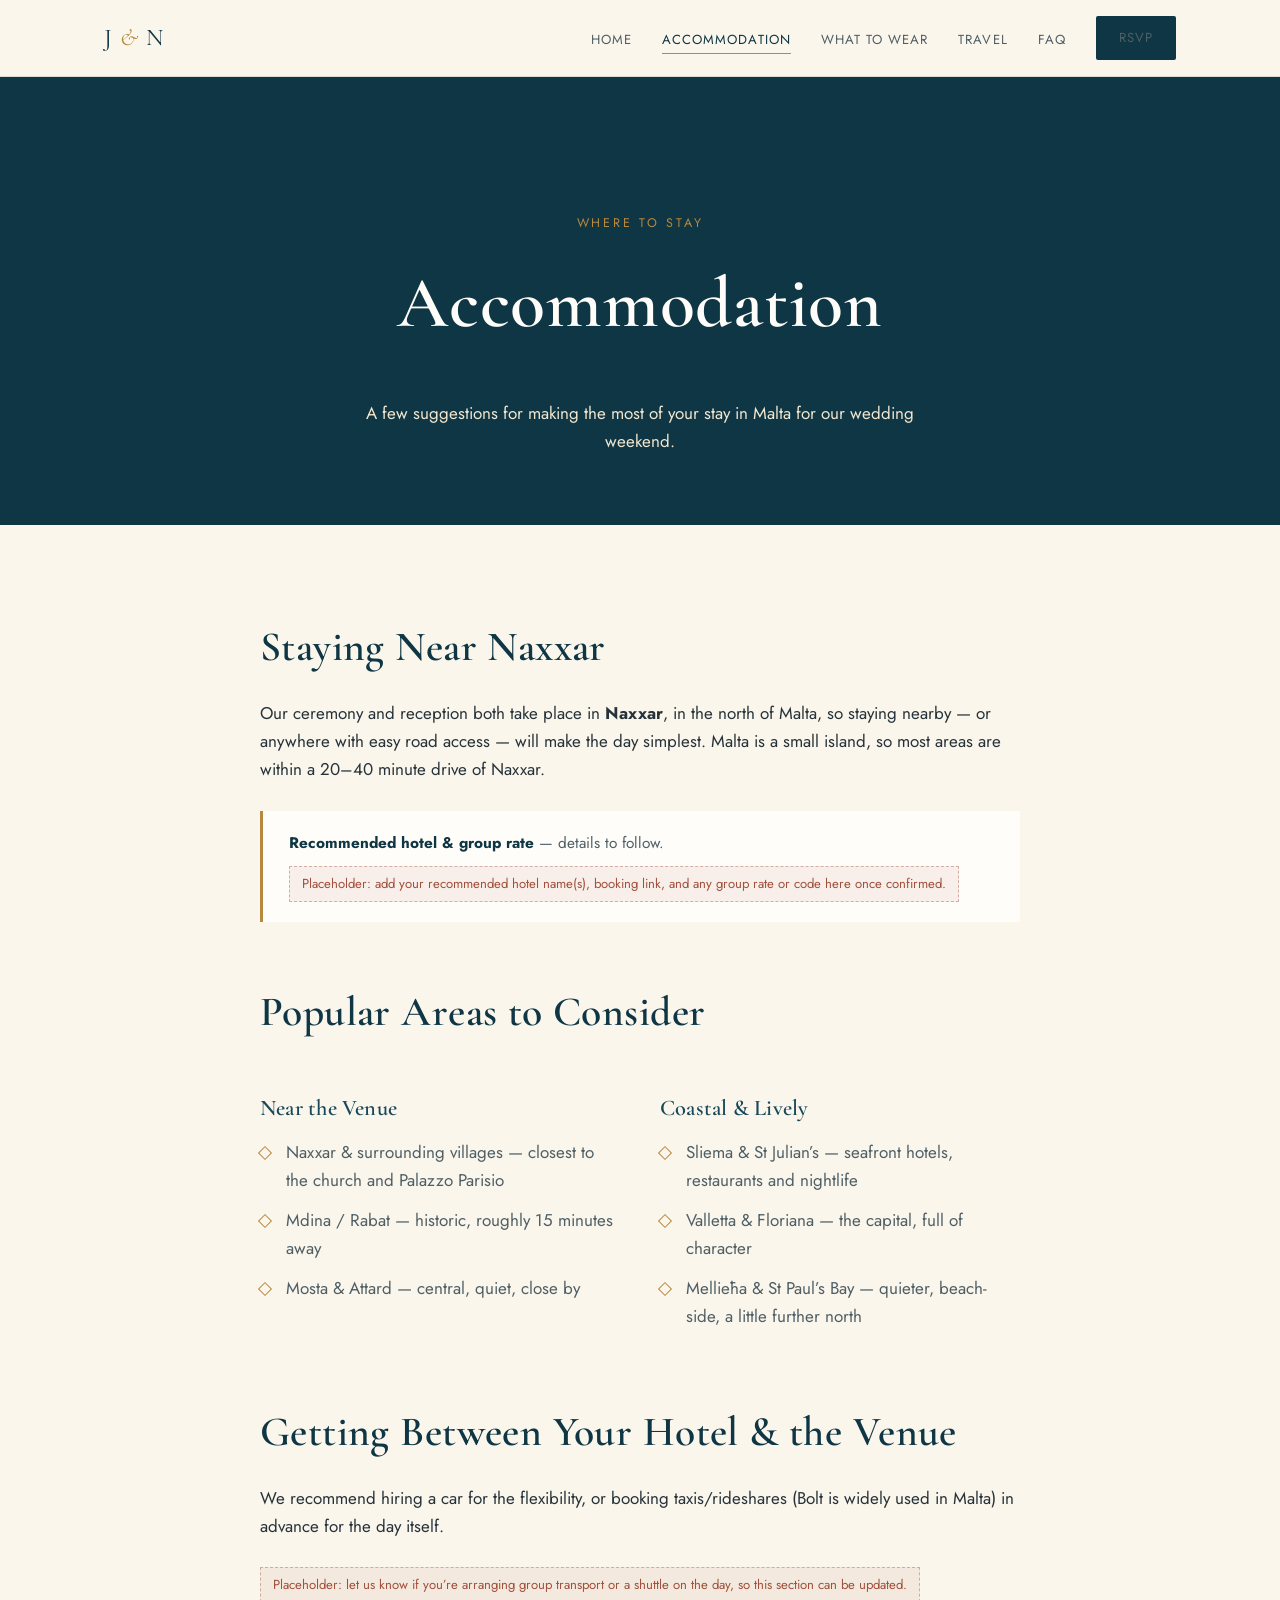
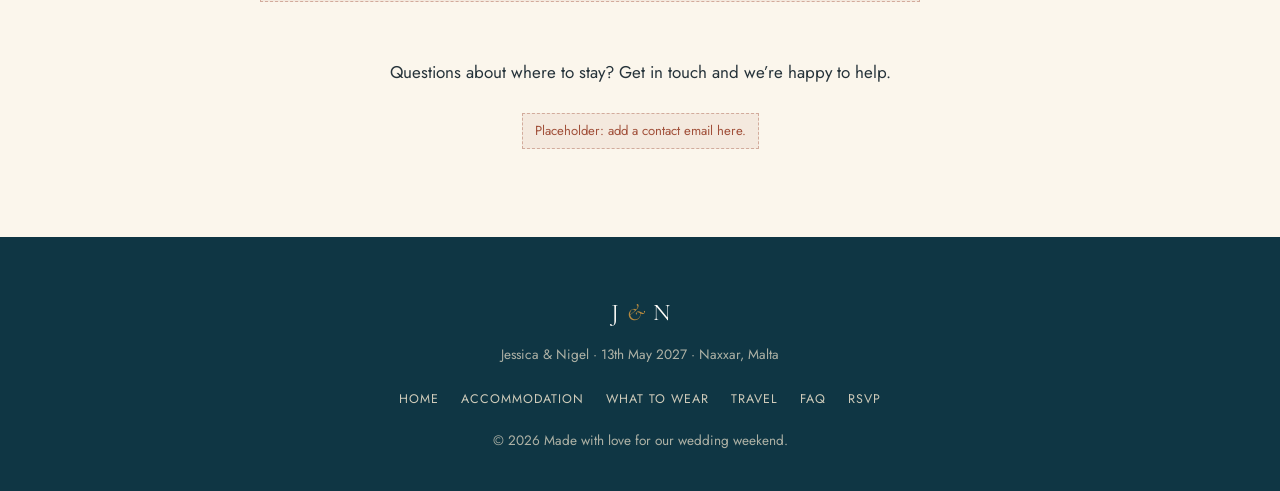
==== accommodation.html @ db2f7274 "Build Jessica & Nigel wedding website for Malta Static HTML/CSS/JS site ready for Netlify: home page" ====
<!DOCTYPE html>
<html lang="en">
<head>
  <meta charset="UTF-8">
  <meta name="viewport" content="width=device-width, initial-scale=1.0">
  <title>Accommodation — Jessica &amp; Nigel</title>
  <meta name="description" content="Where to stay for Jessica &amp; Nigel's wedding in Naxxar, Malta.">
  <link rel="icon" type="image/svg+xml" href="favicon.svg">
  <link rel="stylesheet" href="css/style.css">
</head>
<body>

  <header class="site-header">
    <nav class="nav">
      <a href="index.html" class="logo">J <span class="amp">&amp;</span> N</a>
      <button class="nav-toggle" aria-label="Toggle navigation" aria-expanded="false">
        <span></span><span></span><span></span>
      </button>
      <ul class="nav-links">
        <li><a href="index.html">Home</a></li>
        <li><a href="accommodation.html" class="active">Accommodation</a></li>
        <li><a href="dress-code.html">What to Wear</a></li>
        <li><a href="travel.html">Travel</a></li>
        <li><a href="faq.html">FAQ</a></li>
        <li><a href="rsvp.html" class="btn btn--solid">RSVP</a></li>
      </ul>
    </nav>
  </header>

  <section class="page-hero">
    <span class="eyebrow">Where to Stay</span>
    <h1>Accommodation</h1>
    <p>A few suggestions for making the most of your stay in Malta for our wedding weekend.</p>
  </section>

  <section class="section">
    <div class="container">

      <div class="content-block">
        <h2>Staying Near Naxxar</h2>
        <p>
          Our ceremony and reception both take place in <strong>Naxxar</strong>, in the north of Malta,
          so staying nearby &mdash; or anywhere with easy road access &mdash; will make the day simplest.
          Malta is a small island, so most areas are within a 20&ndash;40 minute drive of Naxxar.
        </p>
        <div class="callout">
          <strong>Recommended hotel &amp; group rate</strong> &mdash; details to follow.
          <span class="placeholder-note">Placeholder: add your recommended hotel name(s), booking link, and any group rate or code here once confirmed.</span>
        </div>
      </div>

      <div class="content-block">
        <h2>Popular Areas to Consider</h2>
        <div class="two-col">
          <div>
            <h3>Near the Venue</h3>
            <ul class="styled-list">
              <li>Naxxar &amp; surrounding villages &mdash; closest to the church and Palazzo Parisio</li>
              <li>Mdina / Rabat &mdash; historic, roughly 15 minutes away</li>
              <li>Mosta &amp; Attard &mdash; central, quiet, close by</li>
            </ul>
          </div>
          <div>
            <h3>Coastal &amp; Lively</h3>
            <ul class="styled-list">
              <li>Sliema &amp; St Julian&rsquo;s &mdash; seafront hotels, restaurants and nightlife</li>
              <li>Valletta &amp; Floriana &mdash; the capital, full of character</li>
              <li>Mellieħa &amp; St Paul&rsquo;s Bay &mdash; quieter, beach-side, a little further north</li>
            </ul>
          </div>
        </div>
      </div>

      <div class="content-block">
        <h2>Getting Between Your Hotel &amp; the Venue</h2>
        <p>
          We recommend hiring a car for the flexibility, or booking taxis/rideshares (Bolt is widely used in Malta) in advance for the day itself.
        </p>
        <span class="placeholder-note">Placeholder: let us know if you&rsquo;re arranging group transport or a shuttle on the day, so this section can be updated.</span>
      </div>

      <div class="content-block text-center">
        <p>Questions about where to stay? Get in touch and we&rsquo;re happy to help.</p>
        <span class="placeholder-note">Placeholder: add a contact email here.</span>
      </div>

    </div>
  </section>

  <footer class="site-footer">
    <div class="logo">J <span class="amp">&amp;</span> N</div>
    <p>Jessica &amp; Nigel &middot; 13th May 2027 &middot; Naxxar, Malta</p>
    <ul class="footer-links">
      <li><a href="index.html">Home</a></li>
      <li><a href="accommodation.html">Accommodation</a></li>
      <li><a href="dress-code.html">What to Wear</a></li>
      <li><a href="travel.html">Travel</a></li>
      <li><a href="faq.html">FAQ</a></li>
      <li><a href="rsvp.html">RSVP</a></li>
    </ul>
    <p>&copy; <span id="year"></span> Made with love for our wedding weekend.</p>
  </footer>

  <script src="js/main.js"></script>
</body>
</html>
---- css/style.css ----
/* ==========================================================================
   Jessica & Nigel — Malta Wedding
   ========================================================================== */

@import url('https://fonts.googleapis.com/css2?family=Cormorant+Garamond:ital,wght@0,400;0,500;0,600;0,700;1,500&family=Jost:wght@300;400;500;600&display=swap');

:root {
  --ink: #26333a;
  --ink-soft: #4f5f66;
  --sea: #17495a;
  --sea-deep: #0f3644;
  --sand: #fbf6ec;
  --sand-alt: #f1e6cf;
  --gold: #b6893f;
  --gold-soft: #d9b877;
  --terracotta: #a1503a;
  --line: rgba(38, 51, 58, 0.14);
  --white: #fffdf9;

  --font-display: "Cormorant Garamond", serif;
  --font-body: "Jost", sans-serif;

  --max-width: 1120px;
  --radius: 2px;
}

* { box-sizing: border-box; }

html { scroll-behavior: smooth; }

body {
  margin: 0;
  font-family: var(--font-body);
  color: var(--ink);
  background: var(--sand);
  line-height: 1.65;
  font-size: 17px;
  -webkit-font-smoothing: antialiased;
}

img { max-width: 100%; display: block; }

a { color: inherit; text-decoration: none; }

h1, h2, h3, h4 {
  font-family: var(--font-display);
  font-weight: 600;
  color: var(--sea-deep);
  margin: 0 0 0.5em;
  letter-spacing: 0.01em;
}

h1 { font-size: clamp(2.6rem, 6vw, 4.5rem); font-weight: 600; }
h2 { font-size: clamp(1.9rem, 4vw, 2.6rem); }
h3 { font-size: 1.4rem; }

p { margin: 0 0 1em; }

.container {
  max-width: var(--max-width);
  margin: 0 auto;
  padding: 0 24px;
}

.eyebrow {
  display: inline-block;
  font-family: var(--font-body);
  font-size: 0.78rem;
  letter-spacing: 0.22em;
  text-transform: uppercase;
  color: var(--gold);
  margin-bottom: 0.9em;
}

.section {
  padding: 88px 0;
}

.section--alt {
  background: var(--sand-alt);
}

.section--sea {
  background: var(--sea-deep);
  color: var(--sand);
}
.section--sea h2, .section--sea h3 { color: var(--white); }

.section-head {
  text-align: center;
  max-width: 640px;
  margin: 0 auto 56px;
}

.divider {
  display: flex;
  align-items: center;
  justify-content: center;
  gap: 14px;
  margin: 28px auto;
  width: 160px;
  color: var(--gold);
}
.divider::before, .divider::after {
  content: "";
  height: 1px;
  flex: 1;
  background: currentColor;
  opacity: 0.6;
}
.divider svg { flex-shrink: 0; width: 14px; height: 14px; }

/* ---------- Buttons ---------- */
.btn {
  display: inline-flex;
  align-items: center;
  gap: 8px;
  font-family: var(--font-body);
  font-size: 0.85rem;
  letter-spacing: 0.12em;
  text-transform: uppercase;
  padding: 15px 34px;
  border: 1px solid var(--gold);
  border-radius: var(--radius);
  cursor: pointer;
  transition: all 0.25s ease;
  background: transparent;
  color: var(--sea-deep);
}
.btn:hover { background: var(--gold); color: var(--white); }

.btn--solid {
  background: var(--sea-deep);
  border-color: var(--sea-deep);
  color: var(--white);
}
.btn--solid:hover { background: var(--gold); border-color: var(--gold); }

.btn--light {
  border-color: var(--white);
  color: var(--white);
}
.btn--light:hover { background: var(--white); color: var(--sea-deep); }

/* ---------- Header / Nav ---------- */
.site-header {
  position: sticky;
  top: 0;
  z-index: 100;
  background: rgba(251, 246, 236, 0.92);
  backdrop-filter: blur(6px);
  border-bottom: 1px solid var(--line);
}

.nav {
  display: flex;
  align-items: center;
  justify-content: space-between;
  padding: 16px 24px;
  max-width: var(--max-width);
  margin: 0 auto;
}

.logo {
  font-family: var(--font-display);
  font-size: 1.5rem;
  color: var(--sea-deep);
  display: flex;
  align-items: center;
  gap: 8px;
}
.logo .amp { color: var(--gold); font-style: italic; }

.nav-links {
  display: flex;
  gap: 30px;
  align-items: center;
  list-style: none;
  margin: 0;
  padding: 0;
}
.nav-links a {
  font-size: 0.82rem;
  letter-spacing: 0.08em;
  text-transform: uppercase;
  color: var(--ink-soft);
  padding-bottom: 4px;
  border-bottom: 1px solid transparent;
  transition: border-color 0.2s, color 0.2s;
}
.nav-links a:hover, .nav-links a.active {
  color: var(--sea-deep);
  border-color: var(--gold);
}
.nav-links .btn { padding: 10px 22px; }

.nav-toggle {
  display: none;
  background: none;
  border: none;
  cursor: pointer;
  padding: 6px;
}
.nav-toggle span {
  display: block;
  width: 24px;
  height: 2px;
  background: var(--sea-deep);
  margin: 5px 0;
  transition: 0.25s;
}

@media (max-width: 860px) {
  .nav-toggle { display: block; }
  .nav-links {
    position: fixed;
    top: 66px;
    left: 0;
    right: 0;
    background: var(--sand);
    flex-direction: column;
    align-items: flex-start;
    padding: 24px;
    gap: 20px;
    border-bottom: 1px solid var(--line);
    transform: translateY(-110%);
    opacity: 0;
    transition: all 0.25s ease;
    pointer-events: none;
  }
  .nav-links.is-open {
    transform: translateY(0);
    opacity: 1;
    pointer-events: auto;
  }
}

/* ---------- Hero ---------- */
.hero {
  position: relative;
  min-height: 92vh;
  display: flex;
  align-items: center;
  justify-content: center;
  text-align: center;
  background: linear-gradient(180deg, #1b5468 0%, #0f3644 60%, #123a49 100%);
  color: var(--sand);
  overflow: hidden;
  padding: 140px 24px 100px;
}

.hero::before {
  content: "";
  position: absolute;
  inset: 0;
  background-image:
    radial-gradient(circle at 15% 20%, rgba(255,255,255,0.06) 0, transparent 40%),
    radial-gradient(circle at 85% 75%, rgba(182,137,63,0.18) 0, transparent 45%);
}

.hero-content { position: relative; z-index: 2; max-width: 760px; }

.hero .eyebrow { color: var(--gold-soft); }

.hero h1 {
  color: var(--white);
  margin-bottom: 0.2em;
}

.hero-names { font-style: italic; }

.hero-date {
  font-family: var(--font-body);
  font-size: 1.05rem;
  letter-spacing: 0.14em;
  text-transform: uppercase;
  color: var(--sand-alt);
  margin-top: 18px;
}

.hero-place {
  font-size: 0.95rem;
  color: var(--gold-soft);
  letter-spacing: 0.08em;
  margin-top: 6px;
}

.hero-countdown {
  margin-top: 34px;
  font-size: 0.85rem;
  letter-spacing: 0.1em;
  text-transform: uppercase;
  color: var(--sand);
  opacity: 0.85;
}
.hero-countdown strong {
  font-family: var(--font-display);
  font-size: 1.3rem;
  color: var(--gold-soft);
  display: block;
  font-style: normal;
}

.hero-actions {
  margin-top: 40px;
  display: flex;
  gap: 16px;
  justify-content: center;
  flex-wrap: wrap;
}

/* ---------- Page header (non-home pages) ---------- */
.page-hero {
  background: var(--sea-deep);
  color: var(--sand);
  text-align: center;
  padding: 130px 24px 70px;
}
.page-hero h1 { color: var(--white); }
.page-hero p { color: var(--sand-alt); max-width: 560px; margin: 0 auto; }

/* ---------- At a Glance cards ---------- */
.glance-grid {
  display: grid;
  grid-template-columns: repeat(3, 1fr);
  gap: 28px;
}
@media (max-width: 860px) {
  .glance-grid { grid-template-columns: 1fr; }
}

.glance-card {
  background: var(--white);
  border: 1px solid var(--line);
  padding: 40px 32px;
  text-align: center;
  transition: transform 0.25s ease, box-shadow 0.25s ease;
}
.glance-card:hover {
  transform: translateY(-4px);
  box-shadow: 0 18px 40px rgba(15, 54, 68, 0.1);
}

.glance-icon {
  width: 46px;
  height: 46px;
  margin: 0 auto 18px;
  color: var(--gold);
}

.glance-card h3 { margin-bottom: 0.4em; }
.glance-card p { color: var(--ink-soft); font-size: 0.96rem; }

.glance-link {
  display: inline-block;
  margin-top: 8px;
  font-size: 0.8rem;
  letter-spacing: 0.1em;
  text-transform: uppercase;
  color: var(--sea);
  border-bottom: 1px solid var(--gold);
}

/* ---------- Timeline ---------- */
.timeline {
  position: relative;
  max-width: 720px;
  margin: 0 auto;
}
.timeline::before {
  content: "";
  position: absolute;
  left: 27px;
  top: 10px;
  bottom: 10px;
  width: 1px;
  background: var(--line);
}
@media (max-width: 600px) {
  .timeline::before { left: 17px; }
}

.timeline-item {
  position: relative;
  padding-left: 74px;
  margin-bottom: 48px;
}
@media (max-width: 600px) {
  .timeline-item { padding-left: 50px; }
}
.timeline-item:last-child { margin-bottom: 0; }

.timeline-marker {
  position: absolute;
  left: 0;
  top: 0;
  width: 56px;
  height: 56px;
  border-radius: 50%;
  background: var(--sand-alt);
  border: 1px solid var(--gold-soft);
  display: flex;
  align-items: center;
  justify-content: center;
  color: var(--gold);
}
@media (max-width: 600px) {
  .timeline-marker { width: 36px; height: 36px; }
  .timeline-marker svg { width: 16px; height: 16px; }
}

.timeline-item h3 {
  margin-bottom: 0.15em;
}
.timeline-time {
  font-size: 0.85rem;
  letter-spacing: 0.08em;
  text-transform: uppercase;
  color: var(--gold);
  margin-bottom: 6px;
  display: block;
}
.timeline-venue { color: var(--ink-soft); font-size: 0.96rem; }

/* ---------- Info page content blocks ---------- */
.content-block {
  max-width: 760px;
  margin: 0 auto 56px;
}
.content-block:last-child { margin-bottom: 0; }
.content-block h2 { margin-bottom: 0.4em; }
.content-block h3 { color: var(--sea); margin-top: 1.2em; }

.callout {
  border-left: 3px solid var(--gold);
  background: var(--white);
  padding: 20px 26px;
  margin: 28px 0;
  font-size: 0.96rem;
  color: var(--ink-soft);
}
.callout strong { color: var(--sea-deep); }

.two-col {
  display: grid;
  grid-template-columns: 1fr 1fr;
  gap: 40px;
}
@media (max-width: 700px) {
  .two-col { grid-template-columns: 1fr; gap: 32px; }
}

.two-col h3 {
  display: flex;
  align-items: center;
  gap: 10px;
}

ul.styled-list {
  list-style: none;
  padding: 0;
  margin: 0;
}
ul.styled-list li {
  padding-left: 26px;
  position: relative;
  margin-bottom: 12px;
  color: var(--ink-soft);
}
ul.styled-list li::before {
  content: "";
  position: absolute;
  left: 0;
  top: 10px;
  width: 8px;
  height: 8px;
  border: 1px solid var(--gold);
  transform: rotate(45deg);
}

.placeholder-note {
  display: inline-block;
  margin-top: 10px;
  font-size: 0.82rem;
  color: var(--terracotta);
  background: rgba(161, 80, 58, 0.08);
  padding: 6px 12px;
  border: 1px dashed rgba(161, 80, 58, 0.4);
}

/* ---------- FAQ accordion ---------- */
.faq-list { max-width: 760px; margin: 0 auto; }
.faq-item {
  border-bottom: 1px solid var(--line);
}
.faq-question {
  width: 100%;
  text-align: left;
  background: none;
  border: none;
  font-family: var(--font-display);
  font-size: 1.15rem;
  color: var(--sea-deep);
  padding: 22px 0;
  cursor: pointer;
  display: flex;
  justify-content: space-between;
  align-items: center;
  gap: 16px;
}
.faq-question .plus {
  flex-shrink: 0;
  width: 20px;
  height: 20px;
  position: relative;
  color: var(--gold);
}
.faq-question .plus::before, .faq-question .plus::after {
  content: "";
  position: absolute;
  background: currentColor;
  transition: transform 0.25s ease;
}
.faq-question .plus::before { left: 0; top: 9px; width: 20px; height: 1px; }
.faq-question .plus::after { left: 9px; top: 0; width: 1px; height: 20px; }
.faq-item.is-open .faq-question .plus::after { transform: rotate(90deg); }

.faq-answer {
  max-height: 0;
  overflow: hidden;
  transition: max-height 0.3s ease;
}
.faq-answer-inner {
  padding: 0 0 22px;
  color: var(--ink-soft);
}

/* ---------- RSVP Form ---------- */
.rsvp-wrap {
  max-width: 640px;
  margin: 0 auto;
  background: var(--white);
  padding: 48px;
  border: 1px solid var(--line);
}
@media (max-width: 600px) {
  .rsvp-wrap { padding: 32px 22px; }
}

.form-row { margin-bottom: 26px; }

.form-row label.field-label {
  display: block;
  font-size: 0.8rem;
  letter-spacing: 0.08em;
  text-transform: uppercase;
  color: var(--sea);
  margin-bottom: 10px;
}
.form-row label.field-label .req { color: var(--terracotta); }

.form-row input[type="text"],
.form-row input[type="email"],
.form-row textarea {
  width: 100%;
  border: none;
  border-bottom: 1px solid var(--line);
  background: transparent;
  padding: 10px 4px;
  font-family: var(--font-body);
  font-size: 1rem;
  color: var(--ink);
}
.form-row input:focus, .form-row textarea:focus {
  outline: none;
  border-color: var(--gold);
}
.form-row textarea { resize: vertical; min-height: 90px; }

.pill-group {
  display: flex;
  gap: 12px;
  flex-wrap: wrap;
}
.pill-group input { position: absolute; opacity: 0; pointer-events: none; }
.pill-group label {
  border: 1px solid var(--line);
  padding: 12px 22px;
  font-size: 0.92rem;
  cursor: pointer;
  transition: all 0.2s ease;
  color: var(--ink-soft);
}
.pill-group input:checked + label {
  border-color: var(--gold);
  background: var(--sand-alt);
  color: var(--sea-deep);
}

.conditional-field {
  max-height: 0;
  overflow: hidden;
  opacity: 0;
  transition: all 0.3s ease;
}
.conditional-field.is-visible {
  max-height: 260px;
  opacity: 1;
  margin-top: 20px;
}

.hidden-field { position: absolute; left: -9999px; }

.form-note {
  font-size: 0.85rem;
  color: var(--ink-soft);
  margin-top: -6px;
}

#rsvp-success, #rsvp-error {
  display: none;
  text-align: center;
  padding: 20px 0;
}
#rsvp-success h3 { color: var(--sea-deep); }

/* ---------- Footer ---------- */
.site-footer {
  background: var(--sea-deep);
  color: var(--sand-alt);
  text-align: center;
  padding: 56px 24px 34px;
}
.site-footer .logo { justify-content: center; color: var(--white); margin-bottom: 10px; }
.site-footer p { font-size: 0.85rem; opacity: 0.7; margin-bottom: 6px; }
.footer-links {
  display: flex;
  justify-content: center;
  gap: 22px;
  margin: 18px 0;
  flex-wrap: wrap;
  list-style: none;
  padding: 0;
}
.footer-links a {
  font-size: 0.78rem;
  letter-spacing: 0.08em;
  text-transform: uppercase;
  color: var(--sand-alt);
  opacity: 0.85;
}
.footer-links a:hover { color: var(--gold-soft); opacity: 1; }

/* ---------- Utility ---------- */
.text-center { text-align: center; }
.mt-lg { margin-top: 48px; }
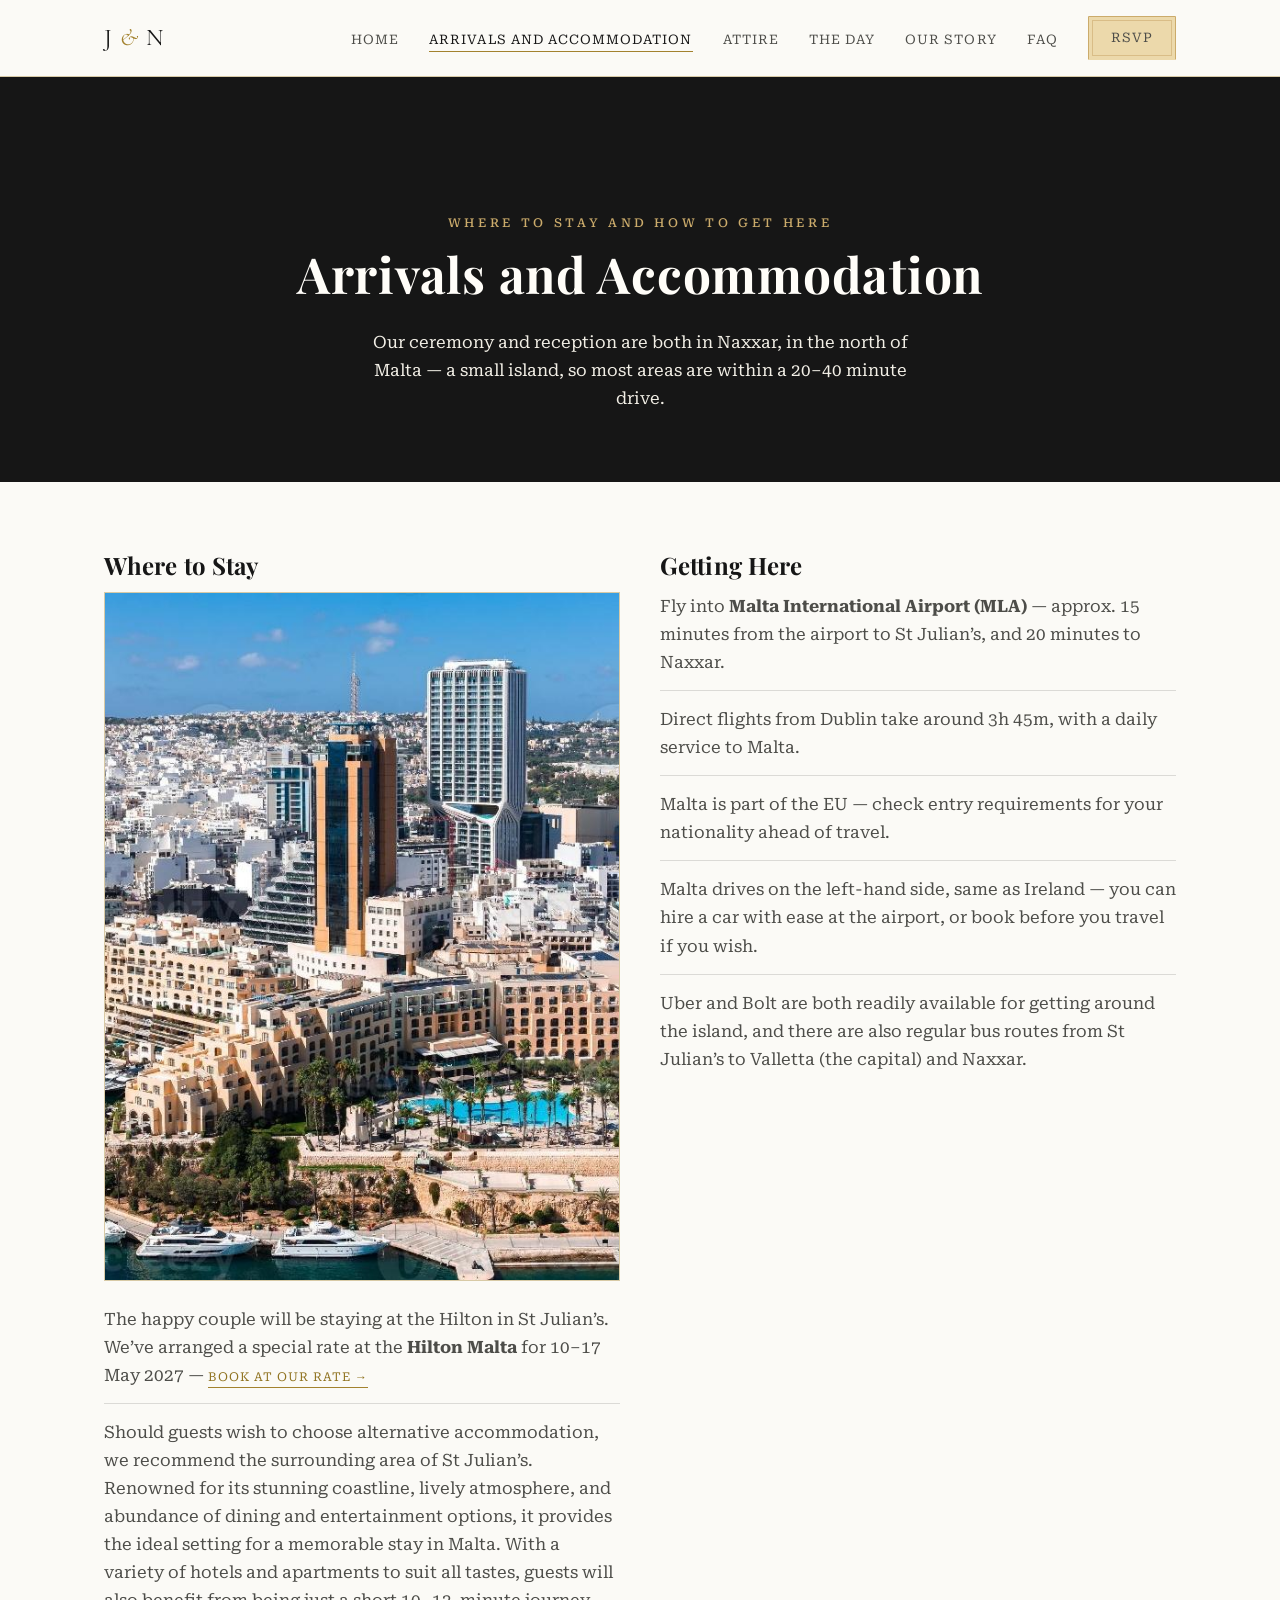
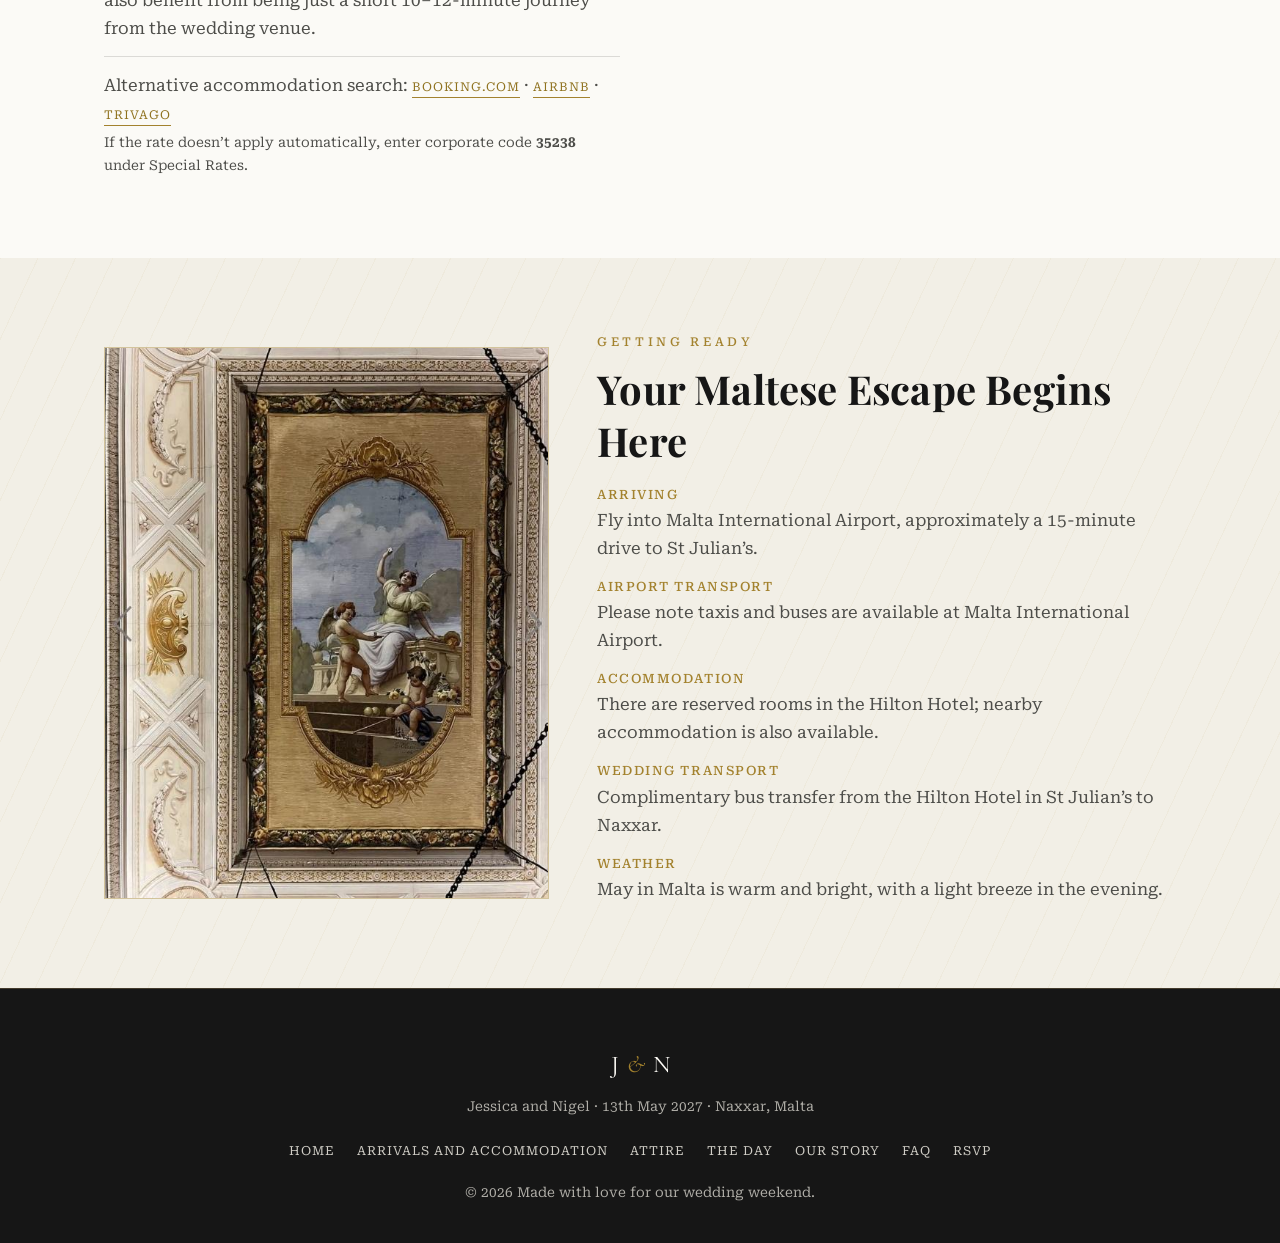
==== commit 2ae1f2ae: "Split the site into separate pages per section - New pages: accommodation.html, attire.html, the-day" ====
--- a/accommodation.html
+++ b/accommodation.html
@@ -3,8 +3,8 @@
 <head>
   <meta charset="UTF-8">
   <meta name="viewport" content="width=device-width, initial-scale=1.0">
-  <title>Accommodation — Jessica &amp; Nigel</title>
-  <meta name="description" content="Where to stay for Jessica &amp; Nigel's wedding in Naxxar, Malta.">
+  <title>Arrivals and Accommodation — Jessica and Nigel</title>
+  <meta name="description" content="Where to stay and how to get to Naxxar, Malta for Jessica and Nigel's wedding.">
   <link rel="icon" type="image/svg+xml" href="favicon.svg">
   <link rel="stylesheet" href="css/style.css">
 </head>
@@ -18,9 +18,10 @@
       </button>
       <ul class="nav-links">
         <li><a href="index.html">Home</a></li>
-        <li><a href="accommodation.html" class="active">Accommodation</a></li>
-        <li><a href="dress-code.html">What to Wear</a></li>
-        <li><a href="travel.html">Travel</a></li>
+        <li><a href="accommodation.html">Arrivals and Accommodation</a></li>
+        <li><a href="attire.html">Attire</a></li>
+        <li><a href="the-day.html">The Day</a></li>
+        <li><a href="our-story.html">Our Story</a></li>
         <li><a href="faq.html">FAQ</a></li>
         <li><a href="rsvp.html" class="btn btn--solid">RSVP</a></li>
       </ul>
@@ -28,73 +29,71 @@
   </header>
 
   <section class="page-hero">
-    <span class="eyebrow">Where to Stay</span>
-    <h1>Accommodation</h1>
-    <p>A few suggestions for making the most of your stay in Malta for our wedding weekend.</p>
+    <span class="eyebrow">Where to Stay and How to Get Here</span>
+    <h1>Arrivals and Accommodation</h1>
+    <p>Our ceremony and reception are both in Naxxar, in the north of Malta &mdash; a small island, so most areas are within a 20&ndash;40 minute drive.</p>
   </section>
 
   <section class="section">
     <div class="container">
-
-      <div class="content-block">
-        <h2>Staying Near Naxxar</h2>
-        <p>
-          Our ceremony and reception both take place in <strong>Naxxar</strong>, in the north of Malta,
-          so staying nearby &mdash; or anywhere with easy road access &mdash; will make the day simplest.
-          Malta is a small island, so most areas are within a 20&ndash;40 minute drive of Naxxar.
-        </p>
-        <div class="callout">
-          <strong>Recommended hotel &amp; group rate</strong> &mdash; details to follow.
-          <span class="placeholder-note">Placeholder: add your recommended hotel name(s), booking link, and any group rate or code here once confirmed.</span>
+      <div class="two-col">
+        <div>
+          <h3>Where to Stay</h3>
+          <img class="info-image" src="images/accommodation-photo.jpg" alt="St Julian's, Malta" loading="lazy">
+          <ul class="styled-list">
+            <li>The happy couple will be staying at the Hilton in St Julian&rsquo;s. We&rsquo;ve arranged a special rate at the <strong>Hilton Malta</strong> for 10&ndash;17 May 2027 &mdash; <a class="map-link" href="https://www.hilton.com/en/book/reservation/deeplink/?ctyhocn=MLAHITW&amp;arrivaldate=2027-05-10&amp;departuredate=2027-05-17&amp;corporateCode=35238" target="_blank" rel="noopener">Book at Our Rate &rarr;</a></li>
+            <li>Should guests wish to choose alternative accommodation, we recommend the surrounding area of St Julian&rsquo;s. Renowned for its stunning coastline, lively atmosphere, and abundance of dining and entertainment options, it provides the ideal setting for a memorable stay in Malta. With a variety of hotels and apartments to suit all tastes, guests will also benefit from being just a short 10&ndash;12-minute journey from the wedding venue.</li>
+            <li>Alternative accommodation search: <a class="map-link" href="https://www.booking.com/searchresults.html?ss=St+Julian%27s%2C+Malta" target="_blank" rel="noopener">Booking.com</a> &middot; <a class="map-link" href="https://www.airbnb.com/s/St-Julians--Malta" target="_blank" rel="noopener">Airbnb</a> &middot; <a class="map-link" href="https://www.trivago.com/en-US/srl/hotels-st-julians" target="_blank" rel="noopener">Trivago</a></li>
+          </ul>
+          <p class="form-note">If the rate doesn&rsquo;t apply automatically, enter corporate code <strong>35238</strong> under Special Rates.</p>
+        </div>
+        <div>
+          <h3>Getting Here</h3>
+          <ul class="styled-list">
+            <li>Fly into <strong>Malta International Airport (MLA)</strong> &mdash; approx. 15 minutes from the airport to St Julian&rsquo;s, and 20 minutes to Naxxar.</li>
+            <li>Direct flights from Dublin take around 3h 45m, with a daily service to Malta.</li>
+            <li>Malta is part of the EU &mdash; check entry requirements for your nationality ahead of travel.</li>
+            <li>Malta drives on the left-hand side, same as Ireland &mdash; you can hire a car with ease at the airport, or book before you travel if you wish.</li>
+            <li>Uber and Bolt are both readily available for getting around the island, and there are also regular bus routes from St Julian&rsquo;s to Valletta (the capital) and Naxxar.</li>
+          </ul>
         </div>
       </div>
+    </div>
+  </section>
 
-      <div class="content-block">
-        <h2>Popular Areas to Consider</h2>
-        <div class="two-col">
-          <div>
-            <h3>Near the Venue</h3>
-            <ul class="styled-list">
-              <li>Naxxar &amp; surrounding villages &mdash; closest to the church and Palazzo Parisio</li>
-              <li>Mdina / Rabat &mdash; historic, roughly 15 minutes away</li>
-              <li>Mosta &amp; Attard &mdash; central, quiet, close by</li>
-            </ul>
-          </div>
-          <div>
-            <h3>Coastal &amp; Lively</h3>
-            <ul class="styled-list">
-              <li>Sliema &amp; St Julian&rsquo;s &mdash; seafront hotels, restaurants and nightlife</li>
-              <li>Valletta &amp; Floriana &mdash; the capital, full of character</li>
-              <li>Mellieħa &amp; St Paul&rsquo;s Bay &mdash; quieter, beach-side, a little further north</li>
-            </ul>
-          </div>
+  <section class="section section--alt">
+    <div class="container">
+      <div class="two-col-photo">
+        <div class="two-col-photo-img">
+          <img src="images/escape-photo.jpg" alt="Detail inside Palazzo Parisio" loading="lazy">
+        </div>
+        <div class="two-col-photo-text">
+          <span class="eyebrow">Getting Ready</span>
+          <h2>Your Maltese Escape Begins Here</h2>
+          <h4>Arriving</h4>
+          <p>Fly into Malta International Airport, approximately a 15-minute drive to St Julian&rsquo;s.</p>
+          <h4>Airport Transport</h4>
+          <p>Please note taxis and buses are available at Malta International Airport.</p>
+          <h4>Accommodation</h4>
+          <p>There are reserved rooms in the Hilton Hotel; nearby accommodation is also available.</p>
+          <h4>Wedding Transport</h4>
+          <p>Complimentary bus transfer from the Hilton Hotel in St Julian&rsquo;s to Naxxar.</p>
+          <h4>Weather</h4>
+          <p>May in Malta is warm and bright, with a light breeze in the evening.</p>
         </div>
       </div>
-
-      <div class="content-block">
-        <h2>Getting Between Your Hotel &amp; the Venue</h2>
-        <p>
-          We recommend hiring a car for the flexibility, or booking taxis/rideshares (Bolt is widely used in Malta) in advance for the day itself.
-        </p>
-        <span class="placeholder-note">Placeholder: let us know if you&rsquo;re arranging group transport or a shuttle on the day, so this section can be updated.</span>
-      </div>
-
-      <div class="content-block text-center">
-        <p>Questions about where to stay? Get in touch and we&rsquo;re happy to help.</p>
-        <span class="placeholder-note">Placeholder: add a contact email here.</span>
-      </div>
-
     </div>
   </section>
 
   <footer class="site-footer">
     <div class="logo">J <span class="amp">&amp;</span> N</div>
-    <p>Jessica &amp; Nigel &middot; 13th May 2027 &middot; Naxxar, Malta</p>
+    <p>Jessica and Nigel &middot; 13th May 2027 &middot; Naxxar, Malta</p>
     <ul class="footer-links">
       <li><a href="index.html">Home</a></li>
-      <li><a href="accommodation.html">Accommodation</a></li>
-      <li><a href="dress-code.html">What to Wear</a></li>
-      <li><a href="travel.html">Travel</a></li>
+      <li><a href="accommodation.html">Arrivals and Accommodation</a></li>
+      <li><a href="attire.html">Attire</a></li>
+      <li><a href="the-day.html">The Day</a></li>
+      <li><a href="our-story.html">Our Story</a></li>
       <li><a href="faq.html">FAQ</a></li>
       <li><a href="rsvp.html">RSVP</a></li>
     </ul>
--- a/css/style.css
+++ b/css/style.css
@@ -2,31 +2,37 @@
    Jessica & Nigel — Malta Wedding
    ========================================================================== */
 
-@import url('https://fonts.googleapis.com/css2?family=Cormorant+Garamond:ital,wght@0,400;0,500;0,600;0,700;1,500&family=Jost:wght@300;400;500;600&display=swap');
+@import url('https://fonts.googleapis.com/css2?family=Cinzel:wght@500;600;700&family=Cormorant+Garamond:ital,wght@0,400;0,500;0,600;0,700;1,500&family=Roboto+Serif:wght@300;400;500;600&family=MonteCarlo&family=Playfair+Display:wght@500;600;700&display=swap');
 
 :root {
-  --ink: #26333a;
-  --ink-soft: #4f5f66;
-  --sea: #17495a;
-  --sea-deep: #0f3644;
-  --sand: #fbf6ec;
-  --sand-alt: #f1e6cf;
-  --gold: #b6893f;
-  --gold-soft: #d9b877;
-  --terracotta: #a1503a;
-  --line: rgba(38, 51, 58, 0.14);
-  --white: #fffdf9;
+  --ink: #161616;
+  --ink-soft: #4d4d49;
+  --sea: #8f721f;
+  --sea-deep: #161616;
+  --sand: #fbfaf6;
+  --sand-alt: #f2efe6;
+  --gold: #a3822e;
+  --gold-soft: #cbab6b;
+  --terracotta: #a3822e;
+  --line: rgba(22, 22, 22, 0.14);
+  --gold-line: rgba(163, 130, 46, 0.4);
+  --white: #fffdf8;
 
   --font-display: "Cormorant Garamond", serif;
-  --font-body: "Jost", sans-serif;
+  --font-imperial: "Cinzel", serif;
+  --font-body: "Roboto Serif", serif;
+  --font-heading: "Playfair Display", serif;
+  --font-script: "MonteCarlo", cursive;
 
   --max-width: 1120px;
-  --radius: 2px;
+  --radius: 1px;
 }
 
 * { box-sizing: border-box; }
 
 html { scroll-behavior: smooth; }
+
+section[id] { scroll-margin-top: 74px; }
 
 body {
   margin: 0;
@@ -43,16 +49,31 @@
 a { color: inherit; text-decoration: none; }
 
 h1, h2, h3, h4 {
-  font-family: var(--font-display);
-  font-weight: 600;
   color: var(--sea-deep);
   margin: 0 0 0.5em;
-  letter-spacing: 0.01em;
-}
-
-h1 { font-size: clamp(2.6rem, 6vw, 4.5rem); font-weight: 600; }
-h2 { font-size: clamp(1.9rem, 4vw, 2.6rem); }
-h3 { font-size: 1.4rem; }
+  line-height: 1.2;
+}
+
+/* Script font is reserved for the one signature moment (the couple's
+   names in the hero) — everywhere else uses the serif display face,
+   which stays legible at headline length and holds its own next to
+   the body text sitting under it. */
+h1 {
+  font-family: var(--font-script);
+  font-size: clamp(3.2rem, 7vw, 5.4rem);
+  font-weight: 400;
+  letter-spacing: 0.015em;
+  line-height: 1.05;
+}
+
+h2, h3, h4 {
+  font-family: var(--font-heading);
+  font-weight: 700;
+  letter-spacing: 0.005em;
+}
+
+h2 { font-size: clamp(1.8rem, 4vw, 2.5rem); line-height: 1.3; }
+h3 { font-size: 1.5rem; line-height: 1.25; }
 
 p { margin: 0 0 1em; }
 
@@ -65,19 +86,22 @@
 .eyebrow {
   display: inline-block;
   font-family: var(--font-body);
-  font-size: 0.78rem;
-  letter-spacing: 0.22em;
+  font-weight: 500;
+  font-size: 0.76rem;
+  letter-spacing: 0.3em;
   text-transform: uppercase;
   color: var(--gold);
   margin-bottom: 0.9em;
 }
 
 .section {
-  padding: 88px 0;
+  padding: 68px 0;
 }
 
 .section--alt {
-  background: var(--sand-alt);
+  background:
+    repeating-linear-gradient(115deg, rgba(163,130,46,0.05) 0px, rgba(163,130,46,0.05) 1px, transparent 1px, transparent 34px),
+    var(--sand-alt);
 }
 
 .section--sea {
@@ -89,16 +113,16 @@
 .section-head {
   text-align: center;
   max-width: 640px;
-  margin: 0 auto 56px;
+  margin: 0 auto 42px;
 }
 
 .divider {
   display: flex;
   align-items: center;
   justify-content: center;
-  gap: 14px;
-  margin: 28px auto;
-  width: 160px;
+  gap: 16px;
+  margin: 22px auto 0;
+  width: 180px;
   color: var(--gold);
 }
 .divider::before, .divider::after {
@@ -106,50 +130,57 @@
   height: 1px;
   flex: 1;
   background: currentColor;
-  opacity: 0.6;
-}
-.divider svg { flex-shrink: 0; width: 14px; height: 14px; }
+  opacity: 0.45;
+}
+.divider svg { flex-shrink: 0; width: 26px; height: 14px; color: var(--gold); }
+.section--sea .divider, .hero .divider { color: var(--gold-soft); }
 
 /* ---------- Buttons ---------- */
 .btn {
+  position: relative;
   display: inline-flex;
   align-items: center;
   gap: 8px;
   font-family: var(--font-body);
-  font-size: 0.85rem;
-  letter-spacing: 0.12em;
-  text-transform: uppercase;
-  padding: 15px 34px;
+  font-size: 0.8rem;
+  letter-spacing: 0.16em;
+  text-transform: uppercase;
+  padding: 16px 32px;
   border: 1px solid var(--gold);
+  outline: 1px solid var(--gold);
+  outline-offset: -5px;
   border-radius: var(--radius);
   cursor: pointer;
   transition: all 0.25s ease;
   background: transparent;
   color: var(--sea-deep);
 }
-.btn:hover { background: var(--gold); color: var(--white); }
+.btn:hover { background: var(--gold); color: var(--sea-deep); border-color: var(--gold); }
 
 .btn--solid {
-  background: var(--sea-deep);
-  border-color: var(--sea-deep);
+  background: #ecd9ab;
+  border-color: var(--gold-soft);
+  outline-color: rgba(203, 168, 107, 0.55);
+  color: var(--ink);
+}
+.btn--solid:hover { background: var(--gold-soft); border-color: var(--gold); outline-color: var(--sea-deep); color: var(--ink); }
+
+.btn--light {
+  border-color: var(--gold-soft);
+  outline-color: rgba(203, 168, 107, 0.55);
   color: var(--white);
 }
-.btn--solid:hover { background: var(--gold); border-color: var(--gold); }
-
-.btn--light {
-  border-color: var(--white);
-  color: var(--white);
-}
-.btn--light:hover { background: var(--white); color: var(--sea-deep); }
+.btn--light:hover { background: var(--white); color: var(--sea-deep); border-color: var(--white); outline-color: var(--sea-deep); }
 
 /* ---------- Header / Nav ---------- */
 .site-header {
   position: sticky;
   top: 0;
   z-index: 100;
-  background: rgba(251, 246, 236, 0.92);
+  background: rgba(251, 250, 246, 0.94);
   backdrop-filter: blur(6px);
-  border-bottom: 1px solid var(--line);
+  border-bottom: 1px solid var(--gold-line);
+  box-shadow: 0 3px 0 -2px var(--line);
 }
 
 .nav {
@@ -193,6 +224,7 @@
   border-color: var(--gold);
 }
 .nav-links .btn { padding: 10px 22px; }
+.nav-links .btn--solid:hover { background: var(--gold-soft); border-color: var(--gold-soft); }
 
 .nav-toggle {
   display: none;
@@ -243,10 +275,21 @@
   align-items: center;
   justify-content: center;
   text-align: center;
-  background: linear-gradient(180deg, #1b5468 0%, #0f3644 60%, #123a49 100%);
+  background-image:
+    linear-gradient(180deg, rgba(10, 9, 6, 0.28) 0%, rgba(10, 9, 6, 0.32) 55%, rgba(10, 9, 6, 0.48) 100%),
+    url('../images/hero-new.jpg');
+  background-size: cover;
+  background-position: center;
+  background-repeat: no-repeat;
   color: var(--sand);
   overflow: hidden;
   padding: 140px 24px 100px;
+}
+
+@media (min-width: 800px) {
+  .hero {
+    background-position: center 60%;
+  }
 }
 
 .hero::before {
@@ -255,7 +298,28 @@
   inset: 0;
   background-image:
     radial-gradient(circle at 15% 20%, rgba(255,255,255,0.06) 0, transparent 40%),
-    radial-gradient(circle at 85% 75%, rgba(182,137,63,0.18) 0, transparent 45%);
+    radial-gradient(circle at 85% 75%, rgba(203,168,107,0.2) 0, transparent 45%);
+}
+
+.hero-corner {
+  position: absolute;
+  width: 40px;
+  height: 40px;
+  color: rgba(203, 168, 107, 0.7);
+  z-index: 2;
+  pointer-events: none;
+}
+.hero-corner svg { width: 100%; height: 100%; }
+.hero-corner.tl { top: 22px; left: 22px; }
+.hero-corner.tr { top: 22px; right: 22px; transform: rotate(90deg); }
+.hero-corner.br { bottom: 22px; right: 22px; transform: rotate(180deg); }
+.hero-corner.bl { bottom: 22px; left: 22px; transform: rotate(270deg); }
+@media (max-width: 600px) {
+  .hero-corner { width: 28px; height: 28px; }
+  .hero-corner.tl, .hero-corner.tr { top: 14px; }
+  .hero-corner.bl, .hero-corner.br { bottom: 14px; }
+  .hero-corner.tl, .hero-corner.bl { left: 14px; }
+  .hero-corner.tr, .hero-corner.br { right: 14px; }
 }
 
 .hero-content { position: relative; z-index: 2; max-width: 760px; }
@@ -285,20 +349,38 @@
   margin-top: 6px;
 }
 
-.hero-countdown {
+.countdown {
   margin-top: 34px;
-  font-size: 0.85rem;
-  letter-spacing: 0.1em;
-  text-transform: uppercase;
-  color: var(--sand);
-  opacity: 0.85;
-}
-.hero-countdown strong {
-  font-family: var(--font-display);
-  font-size: 1.3rem;
+  display: flex;
+  gap: 28px;
+  justify-content: center;
+  flex-wrap: wrap;
+}
+.countdown-item {
+  display: flex;
+  flex-direction: column;
+  align-items: center;
+  min-width: 56px;
+  padding-bottom: 10px;
+  border-bottom: 1px solid rgba(203, 168, 107, 0.4);
+}
+.countdown-num {
+  font-family: var(--font-heading);
+  font-weight: 700;
+  font-size: clamp(1.7rem, 3.5vw, 2.3rem);
+  color: var(--white);
+  line-height: 1;
+}
+.countdown-label {
+  margin-top: 8px;
+  font-size: 0.68rem;
+  letter-spacing: 0.14em;
+  text-transform: uppercase;
   color: var(--gold-soft);
-  display: block;
-  font-style: normal;
+}
+@media (max-width: 420px) {
+  .countdown { gap: 18px; }
+  .countdown-item { min-width: 46px; }
 }
 
 .hero-actions {
@@ -316,8 +398,35 @@
   text-align: center;
   padding: 130px 24px 70px;
 }
-.page-hero h1 { color: var(--white); }
+.page-hero .eyebrow { color: var(--gold-soft); }
+.page-hero h1,
+.section-h1 {
+  /* Page titles use the serif, not the script reserved for the
+     couple's names — a long title in script is hard to read. */
+  font-family: var(--font-heading);
+  font-weight: 700;
+  font-size: clamp(2.1rem, 5vw, 3.1rem);
+  line-height: 1.2;
+}
+.page-hero h1 {
+  color: var(--white);
+}
 .page-hero p { color: var(--sand-alt); max-width: 560px; margin: 0 auto; }
+
+/* ---------- Full-length photo galleries (no cropping) ---------- */
+.gallery-full {
+  display: grid;
+  grid-template-columns: repeat(auto-fit, minmax(280px, 1fr));
+  gap: 16px;
+  margin-top: 16px;
+}
+.gallery-full img {
+  width: 100%;
+  height: auto;
+  display: block;
+  border: 1px solid var(--gold-line);
+}
+.gallery-full.cols-1 { grid-template-columns: 1fr; max-width: 640px; }
 
 /* ---------- At a Glance cards ---------- */
 .glance-grid {
@@ -330,23 +439,31 @@
 }
 
 .glance-card {
+  position: relative;
   background: var(--white);
-  border: 1px solid var(--line);
-  padding: 40px 32px;
+  border: 1px solid var(--gold-line);
+  border-top: 3px solid var(--gold);
+  padding: 46px 32px 40px;
   text-align: center;
-  transition: transform 0.25s ease, box-shadow 0.25s ease;
+  transition: transform 0.25s ease, box-shadow 0.25s ease, border-color 0.25s ease;
 }
 .glance-card:hover {
   transform: translateY(-4px);
-  box-shadow: 0 18px 40px rgba(15, 54, 68, 0.1);
-}
-
-.glance-icon {
-  width: 46px;
-  height: 46px;
-  margin: 0 auto 18px;
+  border-color: var(--gold);
+  box-shadow: 0 18px 40px rgba(20, 20, 20, 0.14);
+}
+.glance-card::before {
+  font-family: var(--font-imperial);
+  font-size: 0.72rem;
+  letter-spacing: 0.1em;
   color: var(--gold);
-}
+  position: absolute;
+  top: 16px;
+  left: 20px;
+}
+.glance-card:nth-of-type(1)::before { content: "I"; }
+.glance-card:nth-of-type(2)::before { content: "II"; }
+.glance-card:nth-of-type(3)::before { content: "III"; }
 
 .glance-card h3 { margin-bottom: 0.4em; }
 .glance-card p { color: var(--ink-soft); font-size: 0.96rem; }
@@ -367,46 +484,16 @@
   max-width: 720px;
   margin: 0 auto;
 }
-.timeline::before {
-  content: "";
-  position: absolute;
-  left: 27px;
-  top: 10px;
-  bottom: 10px;
-  width: 1px;
-  background: var(--line);
-}
-@media (max-width: 600px) {
-  .timeline::before { left: 17px; }
-}
 
 .timeline-item {
-  position: relative;
-  padding-left: 74px;
-  margin-bottom: 48px;
-}
-@media (max-width: 600px) {
-  .timeline-item { padding-left: 50px; }
-}
-.timeline-item:last-child { margin-bottom: 0; }
-
-.timeline-marker {
-  position: absolute;
-  left: 0;
-  top: 0;
-  width: 56px;
-  height: 56px;
-  border-radius: 50%;
-  background: var(--sand-alt);
-  border: 1px solid var(--gold-soft);
-  display: flex;
-  align-items: center;
-  justify-content: center;
-  color: var(--gold);
-}
-@media (max-width: 600px) {
-  .timeline-marker { width: 36px; height: 36px; }
-  .timeline-marker svg { width: 16px; height: 16px; }
+  padding-top: 36px;
+  margin-top: 36px;
+  border-top: 1px solid var(--line);
+}
+.timeline-item:first-child {
+  padding-top: 0;
+  margin-top: 0;
+  border-top: none;
 }
 
 .timeline-item h3 {
@@ -420,7 +507,170 @@
   margin-bottom: 6px;
   display: block;
 }
-.timeline-venue { color: var(--ink-soft); font-size: 0.96rem; }
+.timeline-venue {
+  font-family: var(--font-display);
+  font-style: italic;
+  font-size: 1.05rem;
+  color: var(--ink-soft);
+}
+.map-link {
+  display: inline-block;
+  margin-top: 4px;
+  font-size: 0.76rem;
+  letter-spacing: 0.08em;
+  text-transform: uppercase;
+  color: var(--sea);
+  border-bottom: 1px solid var(--gold);
+}
+
+/* ---------- Timeline info toggle ---------- */
+.info-image {
+  display: block;
+  width: auto;
+  max-width: 100%;
+  height: auto;
+  border: 1px solid var(--gold-line);
+  margin-top: 12px;
+  margin-bottom: 24px;
+}
+
+/* ---------- Multi-photo galleries (full photos, no cropping) ---------- */
+.photo-row {
+  display: flex;
+  gap: 10px;
+  flex-wrap: wrap;
+  align-items: flex-end;
+  margin-top: 12px;
+}
+.photo-row img {
+  height: 220px;
+  width: auto;
+  max-width: 100%;
+  flex: 0 1 auto;
+  border: 1px solid var(--gold-line);
+}
+@media (max-width: 600px) {
+  .photo-row img { height: 150px; }
+}
+
+.photo-stack {
+  display: flex;
+  flex-direction: column;
+  gap: 10px;
+  margin-top: 12px;
+  max-width: 620px;
+}
+.photo-stack img {
+  width: 100%;
+  height: auto;
+  border: 1px solid var(--gold-line);
+}
+
+/* ---------- Sliding photo gallery (uniform size) ---------- */
+.gallery {
+  position: relative;
+  margin-top: 12px;
+}
+.gallery-track {
+  display: flex;
+  gap: 10px;
+  overflow-x: auto;
+  scroll-snap-type: x mandatory;
+  scroll-behavior: smooth;
+  -webkit-overflow-scrolling: touch;
+  scrollbar-width: none;
+  padding-bottom: 2px;
+}
+.gallery-track::-webkit-scrollbar { display: none; }
+.gallery-track img {
+  flex: 0 0 auto;
+  scroll-snap-align: start;
+  width: 230px;
+  height: 300px;
+  object-fit: cover;
+  border: 1px solid var(--gold-line);
+}
+@media (max-width: 600px) {
+  .gallery-track img { width: 180px; height: 235px; }
+}
+.gallery-nav {
+  position: absolute;
+  top: 50%;
+  transform: translateY(-50%);
+  width: 34px;
+  height: 34px;
+  border-radius: 50%;
+  background: var(--white);
+  border: 1px solid var(--gold-line);
+  color: var(--sea-deep);
+  display: flex;
+  align-items: center;
+  justify-content: center;
+  cursor: pointer;
+  font-size: 1.1rem;
+  line-height: 1;
+  z-index: 2;
+  box-shadow: 0 4px 12px rgba(20, 20, 20, 0.18);
+}
+.gallery-nav.prev { left: -4px; }
+.gallery-nav.next { right: -4px; }
+.gallery-nav:hover { background: var(--gold-soft); color: var(--sea-deep); }
+@media (max-width: 760px) {
+  .gallery-nav { display: none; }
+}
+.info-toggle { margin-top: 10px; }
+.info-toggle-btn {
+  display: inline-flex;
+  align-items: center;
+  gap: 8px;
+  background: none;
+  border: none;
+  padding: 0;
+  font-family: var(--font-body);
+  font-size: 0.76rem;
+  letter-spacing: 0.08em;
+  text-transform: uppercase;
+  color: var(--sea);
+  cursor: pointer;
+}
+.info-toggle-btn .plus {
+  flex-shrink: 0;
+  width: 14px;
+  height: 14px;
+  position: relative;
+  color: var(--gold);
+}
+.info-toggle-btn .plus::before, .info-toggle-btn .plus::after {
+  content: "";
+  position: absolute;
+  background: currentColor;
+  transition: transform 0.25s ease;
+}
+.info-toggle-btn .plus::before { left: 0; top: 6px; width: 14px; height: 1px; }
+.info-toggle-btn .plus::after { left: 6px; top: 0; width: 1px; height: 14px; }
+.info-toggle.is-open .info-toggle-btn .plus::after { transform: rotate(90deg); }
+
+.info-panel {
+  max-width: 620px;
+  max-height: 0;
+  overflow: hidden;
+  transition: max-height 0.3s ease;
+}
+.info-panel-inner {
+  padding-top: 14px;
+  color: var(--ink-soft);
+  font-size: 0.94rem;
+}
+.info-panel-inner h4 {
+  font-family: var(--font-imperial);
+  font-weight: 600;
+  font-size: 0.86rem;
+  letter-spacing: 0.05em;
+  text-transform: uppercase;
+  color: var(--sea);
+  margin: 1.1em 0 0.5em;
+}
+.info-panel-inner p:first-child { margin-top: 0; }
 
 /* ---------- Info page content blocks ---------- */
 .content-block {
@@ -450,11 +700,88 @@
   .two-col { grid-template-columns: 1fr; gap: 32px; }
 }
 
-.two-col h3 {
-  display: flex;
-  align-items: center;
-  gap: 10px;
-}
+/* ---------- Photo + text intro blocks ---------- */
+.two-col-photo {
+  display: grid;
+  grid-template-columns: 1fr 1.3fr;
+  gap: 48px;
+  align-items: center;
+}
+.two-col-photo.photo-right { grid-template-columns: 1.3fr 1fr; }
+.two-col-photo.photo-right .two-col-photo-img { order: 2; }
+.two-col-photo-img img {
+  width: 100%;
+  height: auto;
+  border: 1px solid var(--gold-line);
+  display: block;
+}
+.two-col-photo-text h4 {
+  font-family: var(--font-body);
+  font-weight: 500;
+  font-size: 0.8rem;
+  letter-spacing: 0.12em;
+  text-transform: uppercase;
+  color: var(--gold);
+  margin: 1.2em 0 0.3em;
+}
+.two-col-photo-text h4:first-child { margin-top: 0; }
+.two-col-photo-text p { color: var(--ink-soft); margin-bottom: 1em; }
+@media (max-width: 760px) {
+  .two-col-photo, .two-col-photo.photo-right { grid-template-columns: 1fr; gap: 24px; }
+  .two-col-photo.photo-right .two-col-photo-img { order: 0; }
+}
+
+/* ---------- The Details fact row ---------- */
+.details-row {
+  display: grid;
+  grid-template-columns: repeat(auto-fit, minmax(160px, 1fr));
+  column-gap: 36px;
+  row-gap: 38px;
+  text-align: center;
+  max-width: 900px;
+  margin: 0 auto;
+}
+.detail-item::before {
+  content: "";
+  display: block;
+  width: 26px;
+  height: 1px;
+  background: var(--gold);
+  margin: 0 auto 16px;
+}
+.detail-item h4 {
+  font-family: var(--font-body);
+  font-weight: 500;
+  font-size: 0.74rem;
+  letter-spacing: 0.14em;
+  text-transform: uppercase;
+  color: var(--gold);
+  margin: 0 0 0.5em;
+}
+.detail-item p { color: var(--ink-soft); font-size: 0.92rem; margin: 0; }
+
+@media (max-width: 620px) {
+  .details-row { grid-template-columns: 1fr; row-gap: 0; max-width: 420px; }
+  .detail-item { padding: 20px 0; border-bottom: 1px solid var(--line); }
+  .detail-item:first-child { padding-top: 0; }
+  .detail-item:last-child { padding-bottom: 0; border-bottom: none; }
+  .detail-item::before { display: none; }
+}
+
+/* ---------- Our Story ---------- */
+.story-label {
+  display: inline-block;
+  font-family: var(--font-body);
+  font-size: 0.72rem;
+  letter-spacing: 0.22em;
+  text-transform: uppercase;
+  color: var(--terracotta);
+  background: rgba(163, 130, 46, 0.1);
+  padding: 6px 14px;
+  border: 1px dashed var(--gold-line);
+  margin-bottom: 1em;
+}
+
 
 ul.styled-list {
   list-style: none;
@@ -462,30 +789,21 @@
   margin: 0;
 }
 ul.styled-list li {
-  padding-left: 26px;
-  position: relative;
-  margin-bottom: 12px;
+  padding: 14px 0;
   color: var(--ink-soft);
-}
-ul.styled-list li::before {
-  content: "";
-  position: absolute;
-  left: 0;
-  top: 10px;
-  width: 8px;
-  height: 8px;
-  border: 1px solid var(--gold);
-  transform: rotate(45deg);
-}
+  border-bottom: 1px solid var(--line);
+}
+ul.styled-list li:first-child { padding-top: 0; }
+ul.styled-list li:last-child { padding-bottom: 0; border-bottom: none; }
 
 .placeholder-note {
   display: inline-block;
   margin-top: 10px;
   font-size: 0.82rem;
   color: var(--terracotta);
-  background: rgba(161, 80, 58, 0.08);
+  background: rgba(184, 134, 47, 0.08);
   padding: 6px 12px;
-  border: 1px dashed rgba(161, 80, 58, 0.4);
+  border: 1px dashed rgba(184, 134, 47, 0.4);
 }
 
 /* ---------- FAQ accordion ---------- */
@@ -540,14 +858,15 @@
   max-width: 640px;
   margin: 0 auto;
   background: var(--white);
-  padding: 48px;
-  border: 1px solid var(--line);
+  padding: 40px;
+  border: 1px solid var(--gold-line);
+  box-shadow: 0 24px 60px rgba(10, 10, 10, 0.3);
 }
 @media (max-width: 600px) {
-  .rsvp-wrap { padding: 32px 22px; }
-}
-
-.form-row { margin-bottom: 26px; }
+  .rsvp-wrap { padding: 28px 22px; }
+}
+
+.form-row { margin-bottom: 20px; }
 
 .form-row label.field-label {
   display: block;
@@ -555,13 +874,12 @@
   letter-spacing: 0.08em;
   text-transform: uppercase;
   color: var(--sea);
-  margin-bottom: 10px;
+  margin-bottom: 8px;
 }
 .form-row label.field-label .req { color: var(--terracotta); }
 
 .form-row input[type="text"],
-.form-row input[type="email"],
-.form-row textarea {
+.form-row input[type="email"] {
   width: 100%;
   border: none;
   border-bottom: 1px solid var(--line);
@@ -571,30 +889,45 @@
   font-size: 1rem;
   color: var(--ink);
 }
-.form-row input:focus, .form-row textarea:focus {
+.form-row input:focus {
   outline: none;
   border-color: var(--gold);
 }
-.form-row textarea { resize: vertical; min-height: 90px; }
 
 .pill-group {
   display: flex;
-  gap: 12px;
+  gap: 14px;
   flex-wrap: wrap;
 }
 .pill-group input { position: absolute; opacity: 0; pointer-events: none; }
 .pill-group label {
+  display: inline-flex;
+  align-items: center;
+  gap: 10px;
   border: 1px solid var(--line);
   padding: 12px 22px;
-  font-size: 0.92rem;
+  font-size: 0.82rem;
+  letter-spacing: 0.06em;
+  text-transform: uppercase;
   cursor: pointer;
   transition: all 0.2s ease;
   color: var(--ink-soft);
 }
+.pill-group label::before {
+  content: "";
+  width: 8px;
+  height: 8px;
+  border-radius: 50%;
+  border: 1px solid var(--gold);
+  transition: all 0.2s ease;
+}
 .pill-group input:checked + label {
   border-color: var(--gold);
-  background: var(--sand-alt);
   color: var(--sea-deep);
+}
+.pill-group input:checked + label::before {
+  background: var(--gold);
+  box-shadow: 0 0 0 2px var(--white), 0 0 0 3px var(--gold-line);
 }
 
 .conditional-field {
@@ -614,13 +947,14 @@
 .form-note {
   font-size: 0.85rem;
   color: var(--ink-soft);
-  margin-top: -6px;
+  margin-top: 4px;
 }
 
 #rsvp-success, #rsvp-error {
   display: none;
   text-align: center;
   padding: 20px 0;
+  color: var(--ink);
 }
 #rsvp-success h3 { color: var(--sea-deep); }
 
@@ -630,6 +964,7 @@
   color: var(--sand-alt);
   text-align: center;
   padding: 56px 24px 34px;
+  border-top: 1px solid rgba(203, 168, 107, 0.25);
 }
 .site-footer .logo { justify-content: center; color: var(--white); margin-bottom: 10px; }
 .site-footer p { font-size: 0.85rem; opacity: 0.7; margin-bottom: 6px; }
